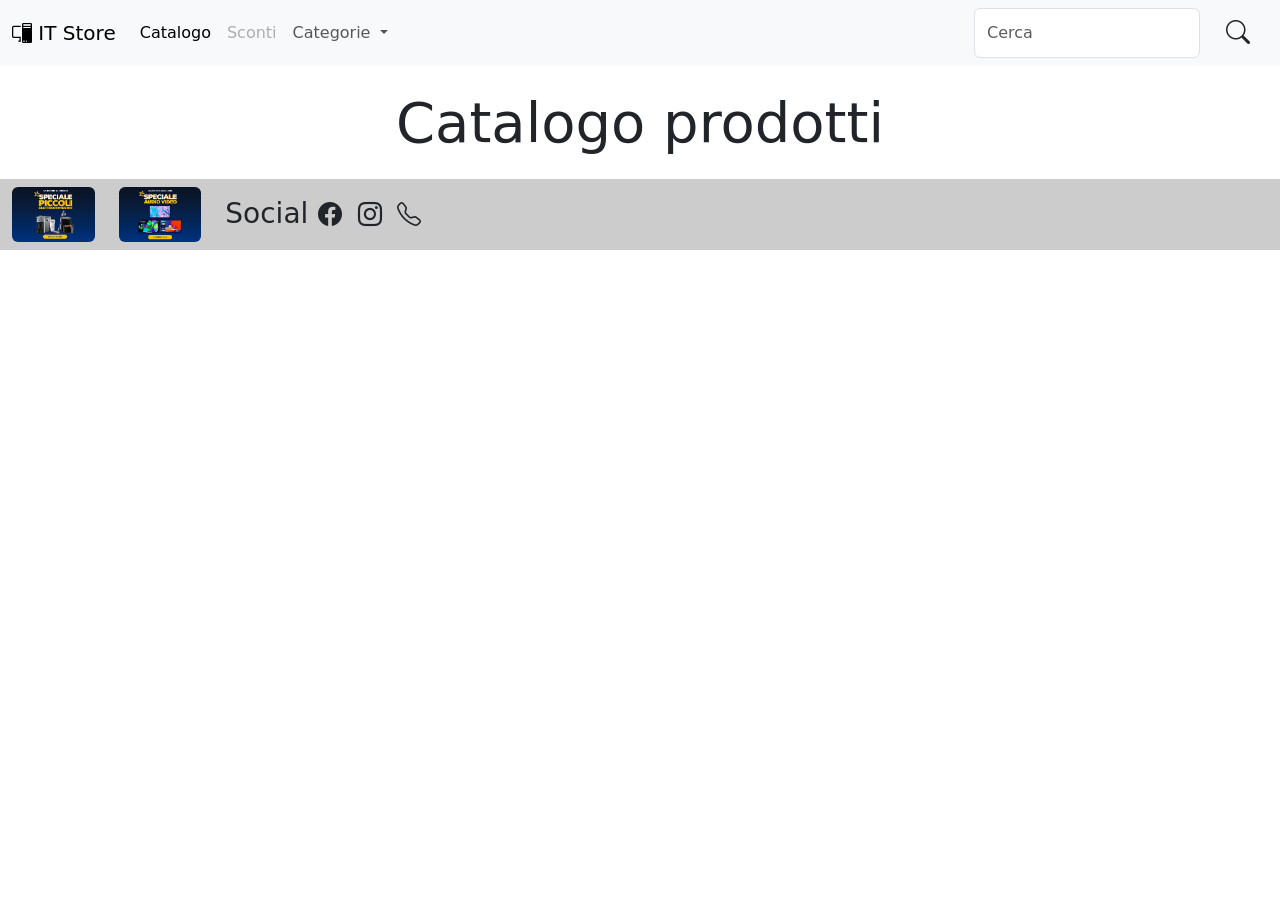
==== es_HTML_CSS_JS/Ese 04 Store/index.html @ ef27dbcd "es 4 non finito con codice picco" ====
<!DOCTYPE html>
<html>

<head>
    <title>IT Store</title>

    <!-- Bootstrap -->
    <link href="https://cdn.jsdelivr.net/npm/bootstrap@5.3.3/dist/css/bootstrap.min.css" rel="stylesheet"
        integrity="sha384-QWTKZyjpPEjISv5WaRU9OFeRpok6YctnYmDr5pNlyT2bRjXh0JMhjY6hW+ALEwIH" crossorigin="anonymous">
    <script src="https://cdn.jsdelivr.net/npm/bootstrap@5.3.3/dist/js/bootstrap.bundle.min.js"
        integrity="sha384-YvpcrYf0tY3lHB60NNkmXc5s9fDVZLESaAA55NDzOxhy9GkcIdslK1eN7N6jIeHz"
        crossorigin="anonymous"></script>
    <link rel="stylesheet" href="https://cdn.jsdelivr.net/npm/bootstrap-icons@1.11.3/font/bootstrap-icons.min.css">

    <!-- Local Files -->
    <link rel="stylesheet" href="index.css">
    <script src="store.js" defer></script>
    <script src="index.js" defer></script>
</head>

<body>
    <!-- Barra di navigazione Blu in alto -->
    <header>
        <nav class="navbar navbar-expand-lg bg-light">
            <div class="container-fluid">
				<!-- icon and title-->
                <a class="navbar-brand" href="#">
                    <i class="bi bi-pc-display"></i>
                    IT Store
                </a>
				<!-- Burger Button che compare quando si restringe la pagina -->
                <button class="navbar-toggler" data-bs-toggle="collapse"
                    data-bs-target="#navbarContent">
                    <span class="navbar-toggler-icon"></span>
                </button>
				<!-- buttons -->				
                <div class="collapse navbar-collapse" id="navbarContent">
					<!-- me = margin end (right) : impostato al valore auto 
					     mb = margin bottom : margin 0 per i teminali lg e 1/2 spacer in tutti gli altri casi -->				
                    <ul class="navbar-nav me-auto mb-2 mb-lg-0">
                        <li class="nav-item">
                            <a class="nav-link active" aria-current="page" href="#">Catalogo</a>
                        </li>
                        <li class="nav-item">
                            <a class="nav-link disabled" href="#">Sconti</a>
                        </li>
                        <li class="nav-item dropdown">
                            <a class="nav-link dropdown-toggle" href="#"  data-bs-toggle="dropdown">
                                Categorie
                            </a>
                            <ul class="dropdown-menu">
                                <li><a class="dropdown-item" active href="#">PC</a></li>
                                <li><a class="dropdown-item" href="#">Telefoni</a></li>
                                <li><a class="dropdown-item" href="#">Tv</a></li>
                                <li><a class="dropdown-item" href="#">Audio Player</a></li>
                            </ul>
                        </li>
                    </ul>
					<!-- 2° contenitore automaticamente allineato a destra -->
                    <div class="d-flex" id="form-search">
                        <input type="text" class="form-control me-2" id="txt-search" placeholder="Cerca">
                        <button class="btn" id="btn-search">
							<i class="bi bi-search" id="i-search"></i>
						</button>
                    </div>
                </div>
            </div>
        </nav>
    </header>

    <!-- Modal -->
    <div class="modal" id="buy-modal" tabindex="-1">
        <div class="modal-dialog">
            <div class="modal-content">
                <div class="modal-header">
                    <h2 class="modal-title" id="exampleModalLabel">Errore</h2>
                    <button type="button" class="btn-close" data-bs-dismiss="modal"> </button>
                </div>
                <div class="modal-body">
                    Il prodotto non è disponibile per la vendita.
                </div>
                <div class="modal-footer">
                    <button type="button" class="btn btn-secondary" data-bs-dismiss="modal">Chiudi</button>
                </div>
            </div>
        </div>
    </div>

    <main class="container">
        <div class="alert alert-secondary d-none text-center" id="alert-search">
           <span class="align-middle me-2"> Mi spiace, purtroppo la ricerca non è ancora stata implementata </span>
			<i class="bi bi-emoji-frown-fill fs-2 align-middle"></i>
        </div>
		
        <h1>Catalogo prodotti</h1>
		<div id="content"> </div>
    </main>

    <footer class="container-fluid sfondo">
        <div class="row">
            <div class="col-sm-2 col-lg-1">
                <img src="img/footer/img1.jpg" class="w-100 rounded" />
            </div>
            <div class="col-sm-2 col-lg-1">
                <img src="img/footer/img2.jpg" class="w-100 rounded" />
            </div>
            <div class="col align-self-center">
                <h3>Social</h3>
                <i class="bi bi-facebook"></i>
                <i class="bi bi-instagram"></i>
                <i class="bi bi-telephone"></i>
            </div>
        </div>
    </footer>
</body>

</html>
---- es_HTML_CSS_JS/Ese 04 Store/index.css ----
.bi-search, .bi-people-fill, .bi-facebook, .bi-instagram, .bi-telephone {
  font-size: 1.5rem;
  cursor: pointer;
  margin: 0 5px;
}

main, .alert, .row > * {
  margin-top: .5rem;
  margin-bottom: .5rem;
}

.card {
  padding: .25rem !important;
}

h1{
	text-align:center;
	font-size: 3.5em;
	padding:15px;
}

footer h3 {
	display:inline;
}

footer.sfondo{
	background-color:#CCC;  
}
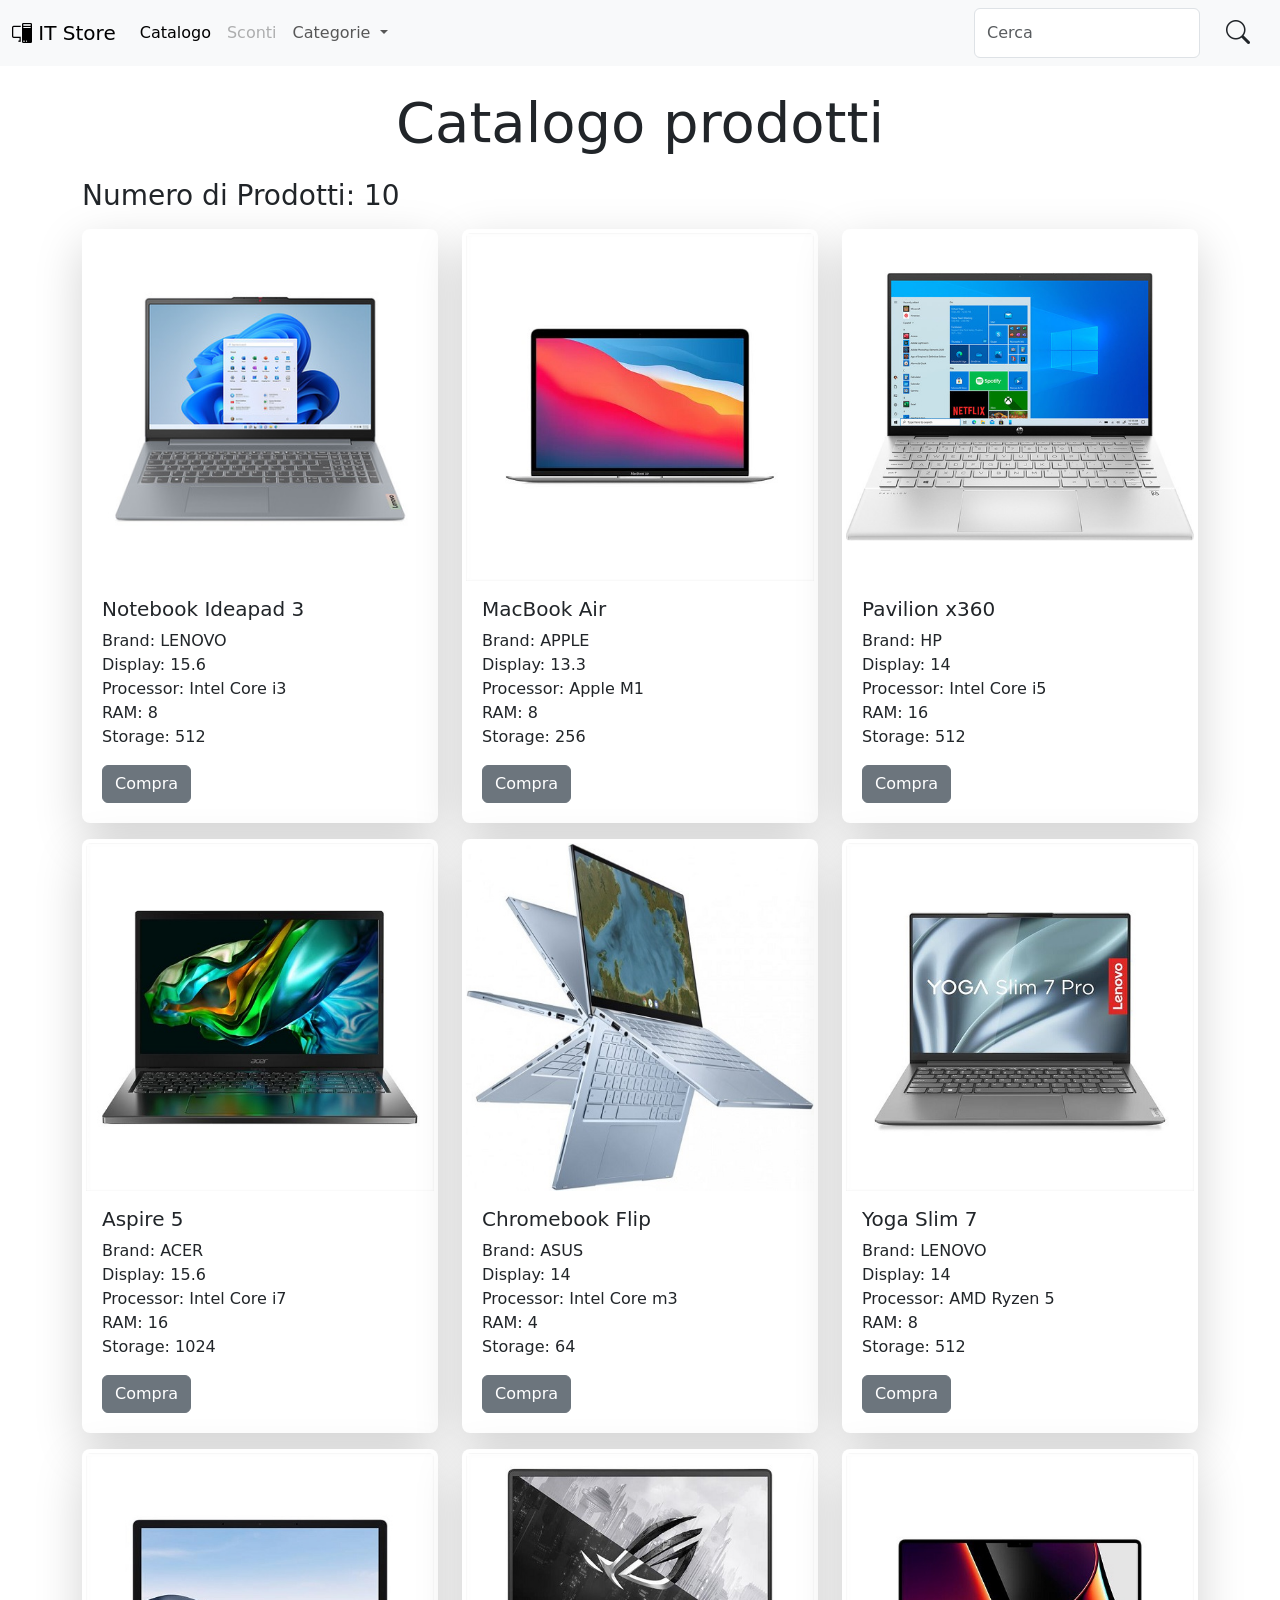
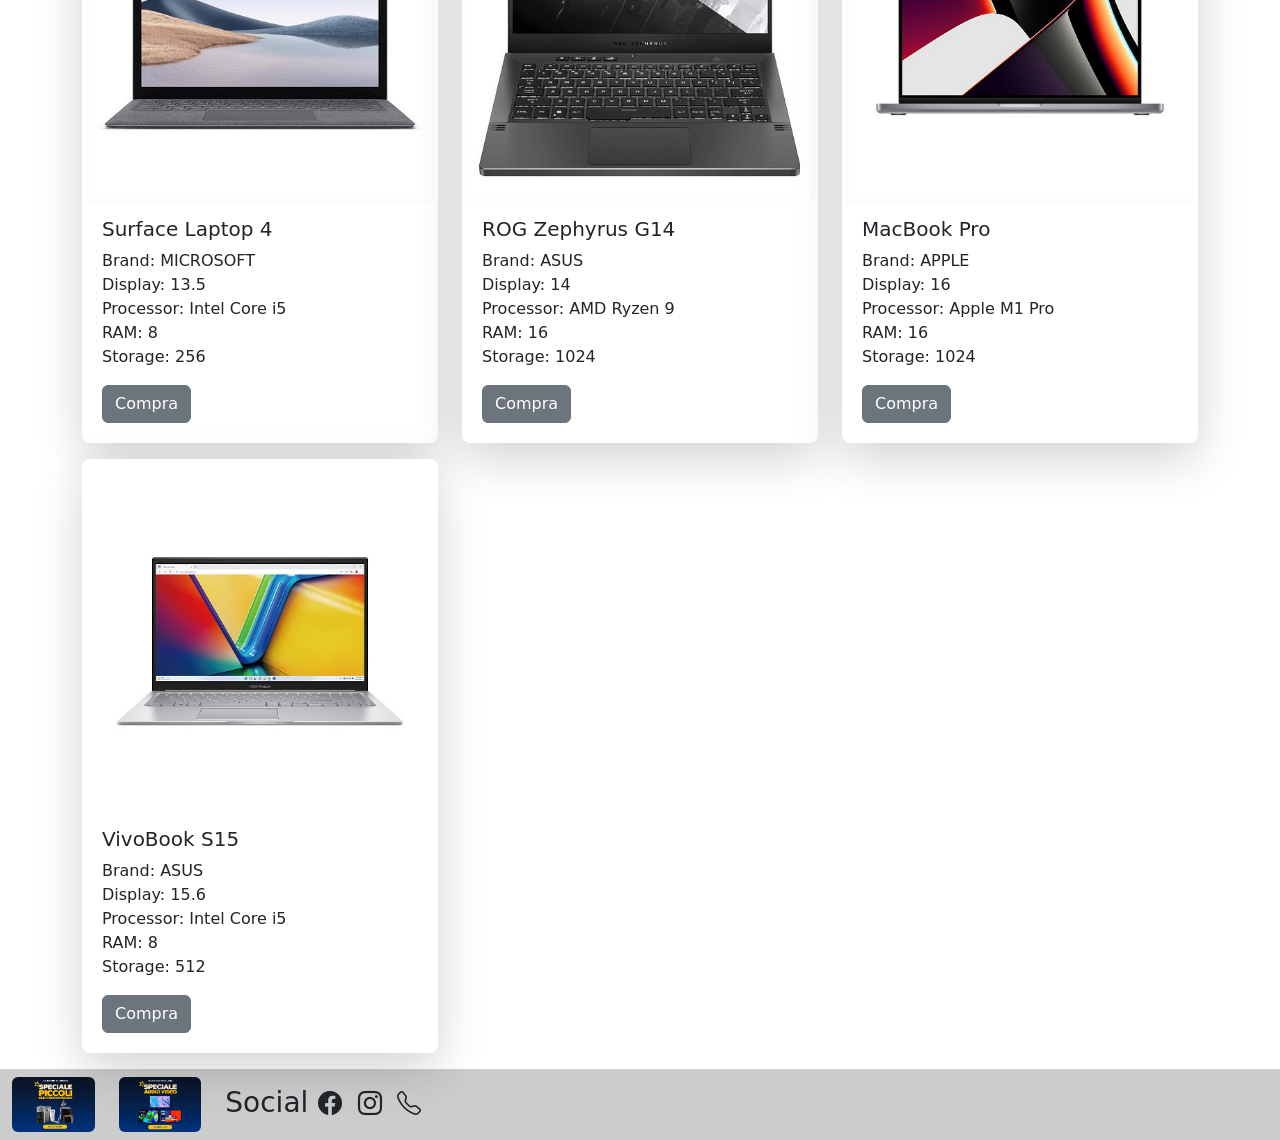
==== commit 4fa15453: "es 4 finito funzionante" ====
--- a/es_HTML_CSS_JS/Ese 04 Store/index.html
+++ b/es_HTML_CSS_JS/Ese 04 Store/index.html
@@ -49,8 +49,8 @@
                                 Categorie
                             </a>
                             <ul class="dropdown-menu">
-                                <li><a class="dropdown-item" active href="#">PC</a></li>
-                                <li><a class="dropdown-item" href="#">Telefoni</a></li>
+                                <li><a class="dropdown-item active"  href="#">PC</a></li>
+                                <li><a class="dropdown-item " href="#">Telefoni</a></li>
                                 <li><a class="dropdown-item" href="#">Tv</a></li>
                                 <li><a class="dropdown-item" href="#">Audio Player</a></li>
                             </ul>
